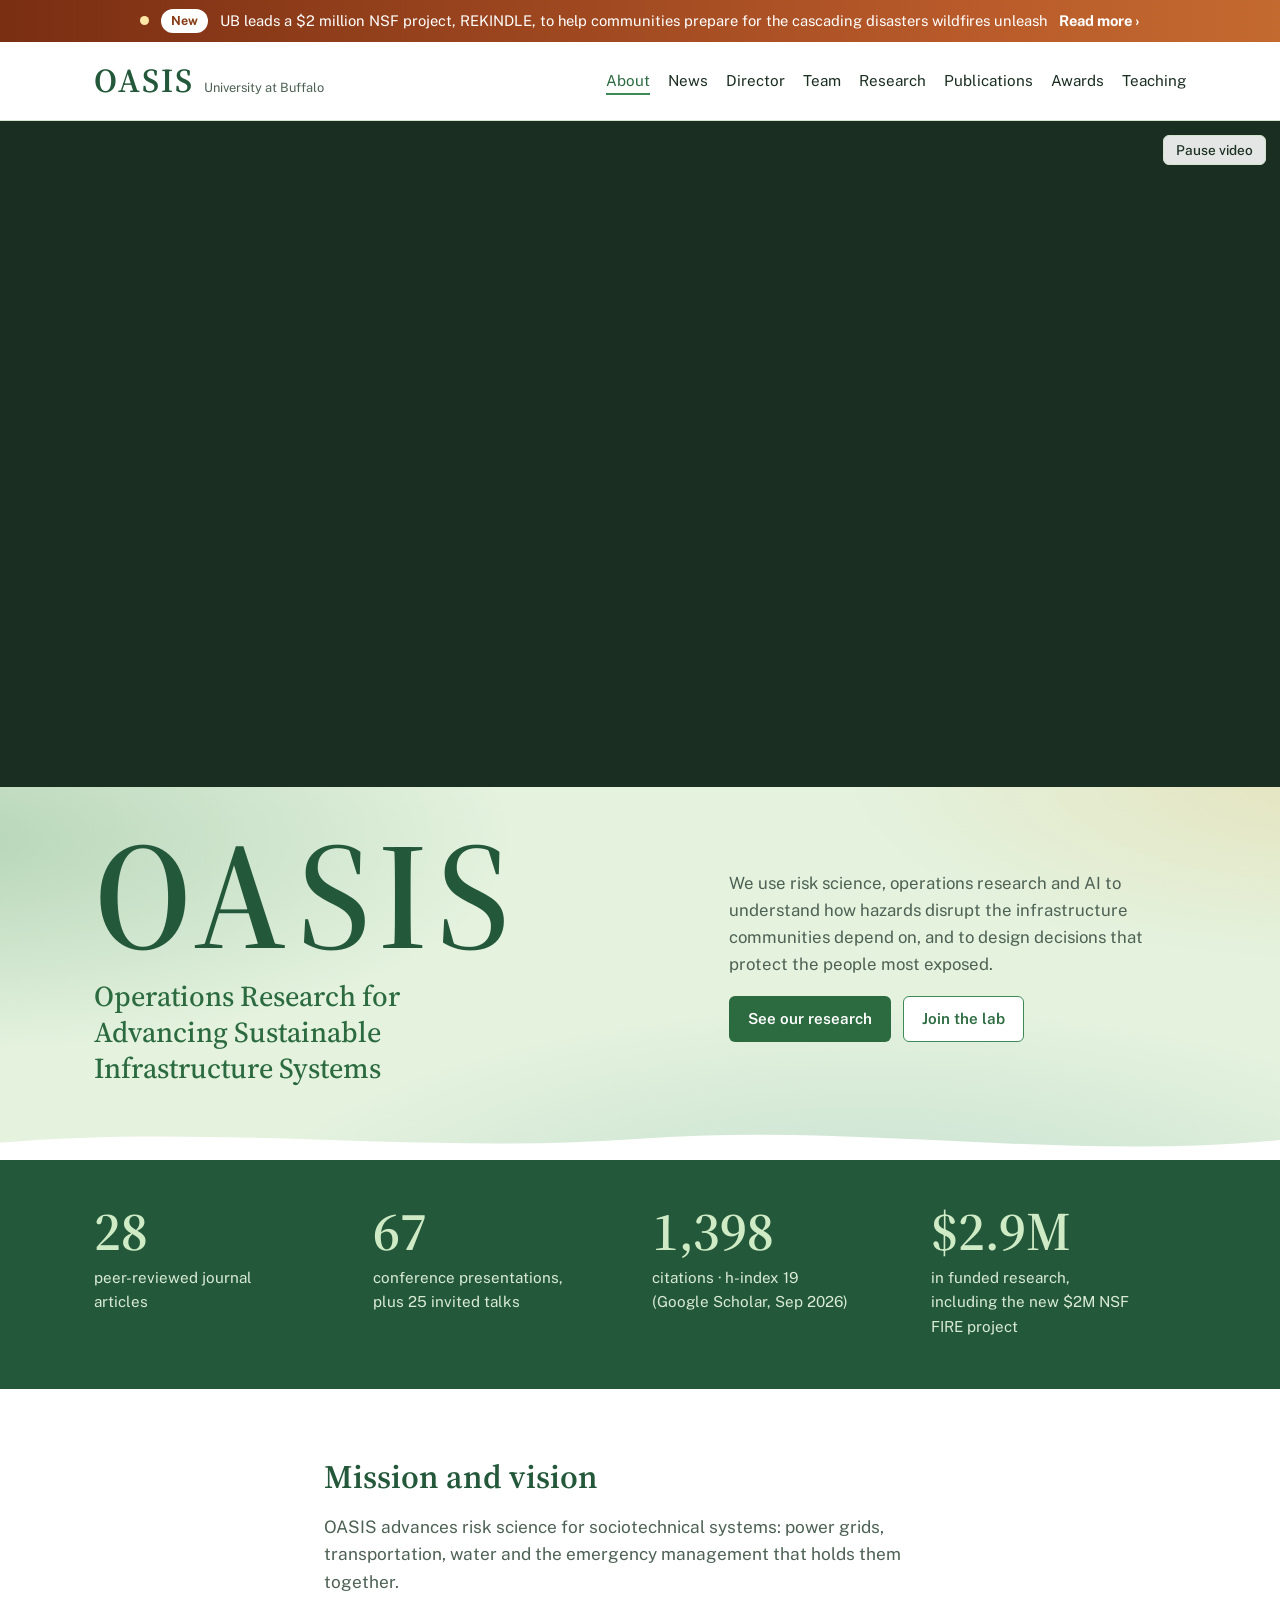
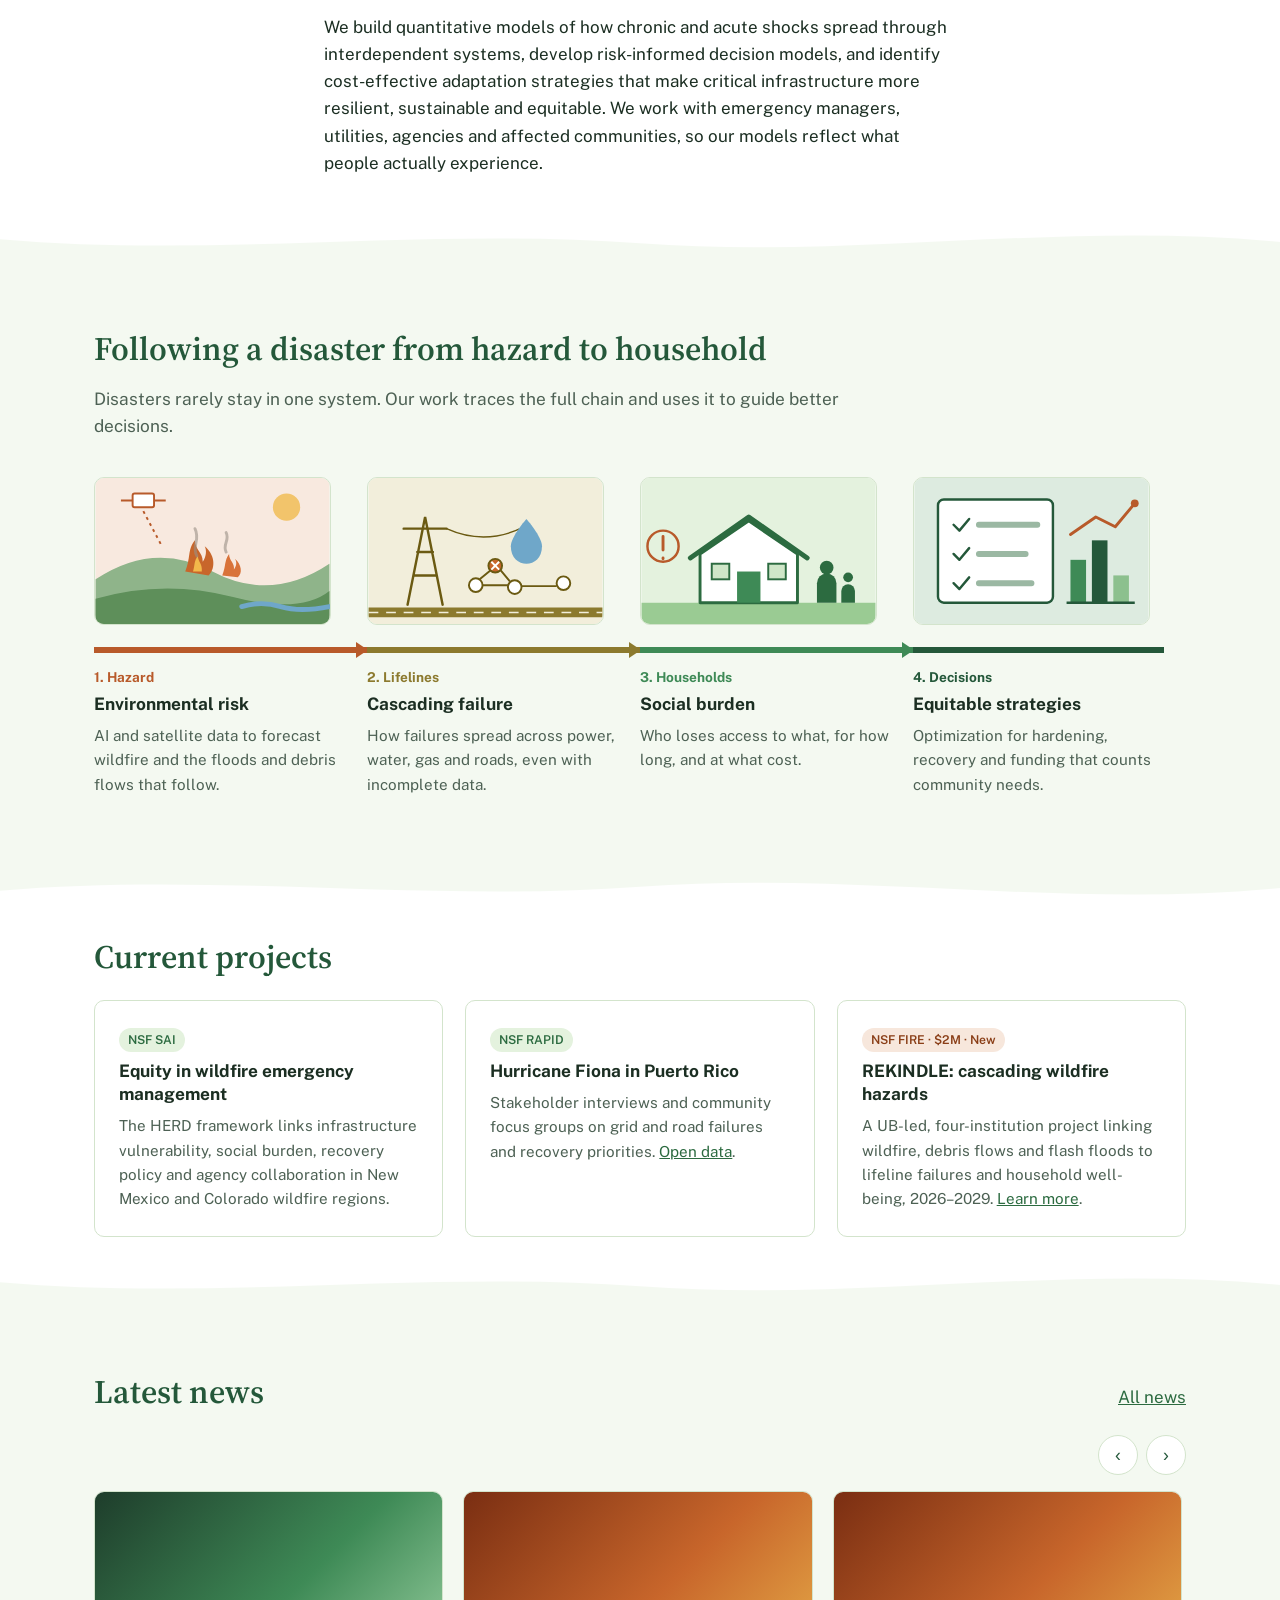
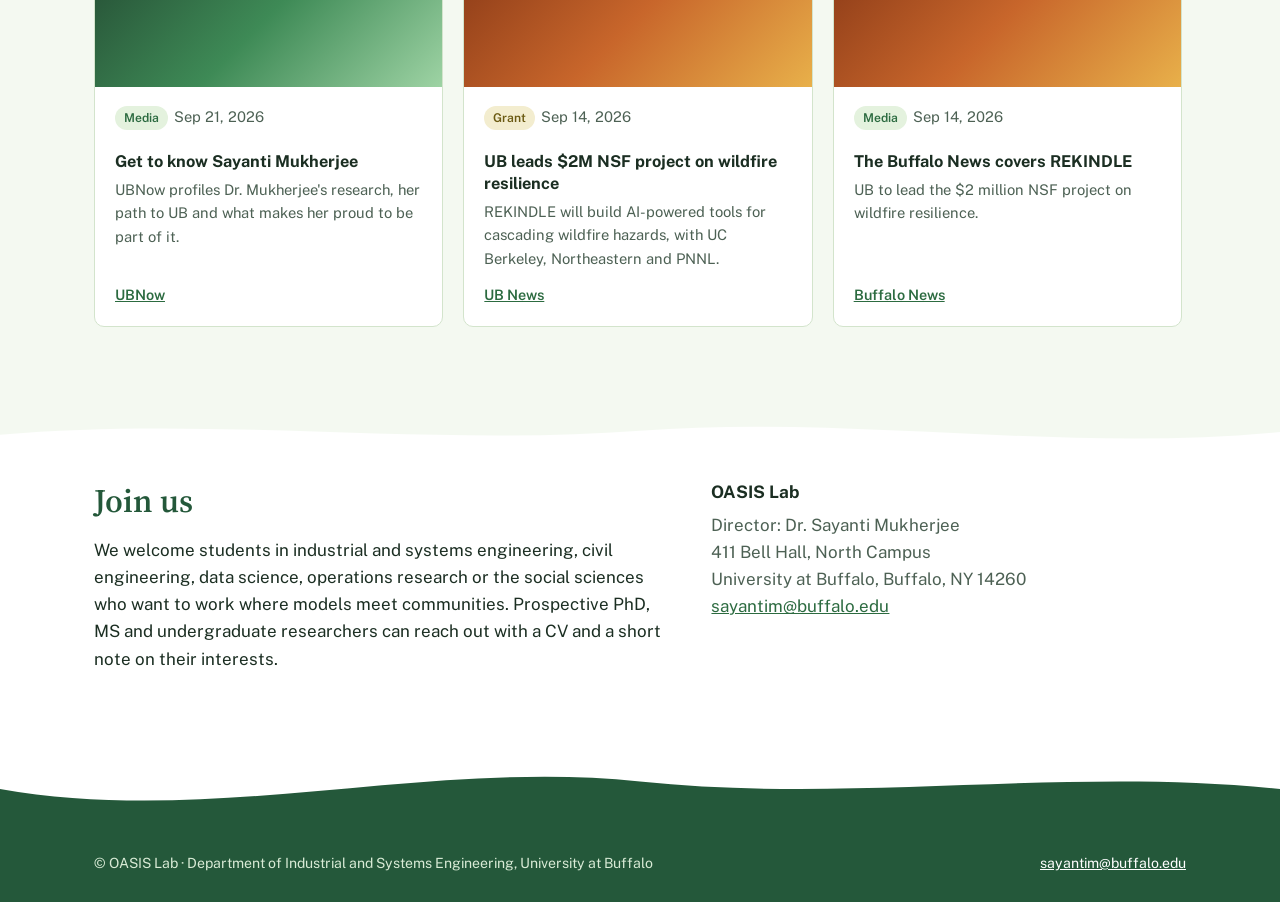
==== index.html @ 23703d2c "Add files via upload" ====
<!DOCTYPE html>
<html lang="en">
<head>
<meta charset="utf-8">
<meta name="viewport" content="width=device-width, initial-scale=1, viewport-fit=cover">
<title>OASIS Lab – Operations Research for Advancing Sustainable Infrastructure Systems</title>
<meta name="description" content="OASIS Lab at the University at Buffalo: risk science, operations research and AI for resilient, equitable infrastructure.">
<link rel="icon" href="data:image/svg+xml,<svg xmlns='http://www.w3.org/2000/svg' viewBox='0 0 100 100'><text y='.9em' font-size='90'>🌿</text></svg>">
<link rel="preconnect" href="https://fonts.googleapis.com">
<link rel="preconnect" href="https://fonts.gstatic.com" crossorigin>
<link href="https://fonts.googleapis.com/css2?family=Public+Sans:wght@400;500;600;700&family=Source+Serif+4:opsz,wght@8..60,500;8..60,600&display=swap" rel="stylesheet">
<link rel="stylesheet" href="styles.css">
</head>
<body>
<div class="progress" aria-hidden="true"></div>
<a class="flash" href="https://www.buffalo.edu/news/releases/2026/09/university-at-buffalo-national-science-foundation-wildfire-resilience.html"><span class="flash-dot" aria-hidden="true"></span><span class="flash-tag">New</span><span class="flash-text">UB leads a $2 million NSF project, REKINDLE, to help communities prepare for the cascading disasters wildfires unleash</span><span class="flash-more">Read more ›</span></a>
<header class="nav">
  <div class="wrap">
    <a class="brand" href="index.html"><b>OASIS</b><span>University at Buffalo</span></a>
    <button class="menu-btn" type="button" aria-expanded="false" aria-controls="menu">Menu</button>
    <nav aria-label="Main"><ul id="menu"><li><a href="index.html" aria-current="page">About</a></li><li><a href="news.html">News</a></li><li><a href="director.html">Director</a></li><li><a href="team.html">Team</a></li><li><a href="research.html">Research</a></li><li><a href="publications.html">Publications</a></li><li><a href="awards.html">Awards</a></li><li><a href="teaching.html">Teaching</a></li></ul></nav>
  </div>
</header>
<main>

<div class="hero">
  <div class="hero-media">
    <video id="heroVideo" muted loop playsinline preload="metadata" aria-label="OASIS lab introduction video"><source src="oasis-intro.mp4" type="video/mp4"></video>
    <button id="vidToggle" type="button">Pause video</button>
  </div>
  <div class="hero-text"><div class="wrap">
    <h1><span class="wordmark">OASIS</span><span class="fullname">Operations Research for Advancing Sustainable Infrastructure Systems</span></h1>
    <div><p>We use risk science, operations research and AI to understand how hazards disrupt the infrastructure communities depend on, and to design decisions that protect the people most exposed.</p>
    <div class="cta"><a class="btn btn-primary" href="research.html">See our research</a><a class="btn btn-line" href="#join">Join the lab</a></div></div>
  </div></div>
</div>

<section class="stats-band" aria-label="Lab at a glance"><div class="wrap stats">
  <div><b data-count="28">28</b><span>peer-reviewed journal articles</span></div>
  <div><b data-count="67">67</b><span>conference presentations, plus 25 invited talks</span></div>
  <div><b data-count="1398">1,398</b><span>citations · h-index 19 (Google Scholar, Sep 2026)</span></div>
  <div><b data-count="2.9" data-prefix="$" data-suffix="M">$2.9M</b><span>in funded research, including the new $2M NSF FIRE project</span></div>
</div></section>

<section><div class="wrap measure">
  <h2>Mission and vision</h2>
  <p class="lead">OASIS advances risk science for sociotechnical systems: power grids, transportation, water and the emergency management that holds them together.</p>
  <p>We build quantitative models of how chronic and acute shocks spread through interdependent systems, develop risk-informed decision models, and identify cost-effective adaptation strategies that make critical infrastructure more resilient, sustainable and equitable. We work with emergency managers, utilities, agencies and affected communities, so our models reflect what people actually experience.</p>
</div></section>

<section class="tint"><div class="wrap">
  <h2>Following a disaster from hazard to household</h2>
  <p class="lead measure">Disasters rarely stay in one system. Our work traces the full chain and uses it to guide better decisions.</p>
  <ol class="chain">
    <li><div class="chain-pic"><svg viewBox="0 0 240 150" aria-hidden="true"><rect width="240" height="150" fill="#F8E9DF"/><circle cx="196" cy="30" r="14" fill="#F2C46B"/><g stroke="#B85A2A" stroke-width="2" fill="none"><rect x="38" y="16" width="22" height="14" rx="2" fill="#fff"/><path d="M26 23h12M60 23h12"/><path d="M49 34l18 34" stroke-dasharray="3 4"/></g><path d="M0 150 L0 104 Q60 64 120 96 T240 88 L240 150Z" fill="#8FB48A"/><path d="M0 150 L0 124 Q70 104 140 122 T240 116 L240 150Z" fill="#5E8F5A"/><path d="M92 96c6-14 2-22 10-32 0 10 8 12 8 22 4-6 4-12 2-16 10 8 12 22 4 30z" fill="#C8662B"/><path d="M100 96c2-7 1-11 5-16 0 6 5 8 4 16z" fill="#F2B84B"/><path d="M130 100c4-10 2-15 7-22 0 7 6 9 5 16 3-4 3-8 1-11 7 6 8 15 3 19z" fill="#D9733A"/><path d="M150 132 q20 -6 40 0 q20 6 50 0" stroke="#6FA7C9" stroke-width="5" fill="none" stroke-linecap="round"/><path d="M104 80c-6-10 4-16-2-28M134 76c-4-8 4-12 0-20" stroke="#9A8F86" stroke-width="3" fill="none" stroke-linecap="round" opacity=".6"/></svg><img src="images/chain-hazard.jpg" alt="" onerror="this.remove()"></div><span class="step">1. Hazard</span><h3>Environmental risk</h3><p>AI and satellite data to forecast wildfire and the floods and debris flows that follow.</p></li>
    <li><div class="chain-pic"><svg viewBox="0 0 240 150" aria-hidden="true"><rect width="240" height="150" fill="#F2EEDB"/><g stroke="#6B5A12" stroke-width="2.5" fill="none" stroke-linecap="round"><path d="M40 130 L58 40 L76 130M46 100h24M50 76h16M36 52h44"/><path d="M80 52 Q120 70 160 50" stroke-width="1.5"/></g><path d="M0 138 H240" stroke="#8C7A2E" stroke-width="10"/><path d="M0 138 H240" stroke="#F2EEDB" stroke-width="1.5" stroke-dasharray="10 8"/><path d="M178 70c0 12-8 18-16 18s-16-6-16-18c0-10 16-28 16-28s16 18 16 28z" fill="#6FA7C9"/><g fill="#fff" stroke="#6B5A12" stroke-width="2"><circle cx="110" cy="110" r="7"/><circle cx="150" cy="112" r="7"/><circle cx="200" cy="108" r="7"/><circle cx="130" cy="90" r="7" fill="#C8662B"/></g><g stroke="#6B5A12" stroke-width="2"><path d="M117 110h26M157 111h36M114 104l11-9M135 94l10 12"/></g><path d="M126 86l8 8M134 86l-8 8" stroke="#fff" stroke-width="2"/></svg><img src="images/chain-lifelines.jpg" alt="" onerror="this.remove()"></div><span class="step">2. Lifelines</span><h3>Cascading failure</h3><p>How failures spread across power, water, gas and roads, even with incomplete data.</p></li>
    <li><div class="chain-pic"><svg viewBox="0 0 240 150" aria-hidden="true"><rect width="240" height="150" fill="#E4F2DE"/><path d="M0 128 H240 V150 H0z" fill="#9ACB93"/><path d="M60 128 V78 L110 44 L160 78 V128z" fill="#fff" stroke="#2C6B40" stroke-width="3" stroke-linejoin="round"/><path d="M50 82 L110 40 L170 82" fill="none" stroke="#2C6B40" stroke-width="5" stroke-linecap="round" stroke-linejoin="round"/><rect x="98" y="96" width="24" height="32" fill="#3E8A56"/><rect x="72" y="88" width="18" height="16" fill="#CFE6C8" stroke="#2C6B40" stroke-width="2"/><rect x="130" y="88" width="18" height="16" fill="#CFE6C8" stroke="#2C6B40" stroke-width="2"/><g fill="#2C6B40"><circle cx="190" cy="92" r="7"/><path d="M180 128v-20a10 10 0 0120 0v20z"/><circle cx="212" cy="102" r="5"/><path d="M205 128v-12a7 7 0 0114 0v12z"/></g><g stroke="#B85A2A" stroke-width="3" stroke-linecap="round"><path d="M22 60v14M22 82v1"/></g><circle cx="22" cy="70" r="16" fill="none" stroke="#B85A2A" stroke-width="2.5"/></svg><img src="images/chain-households.jpg" alt="" onerror="this.remove()"></div><span class="step">3. Households</span><h3>Social burden</h3><p>Who loses access to what, for how long, and at what cost.</p></li>
    <li><div class="chain-pic"><svg viewBox="0 0 240 150" aria-hidden="true"><rect width="240" height="150" fill="#DDEBE0"/><rect x="24" y="22" width="118" height="106" rx="6" fill="#fff" stroke="#24583A" stroke-width="2.5"/><g stroke="#24583A" stroke-width="2.5" fill="none" stroke-linecap="round" stroke-linejoin="round"><path d="M40 48l6 6 10-12M40 78l6 6 10-12M40 108l6 6 10-12"/><path d="M66 48h60M66 78h48M66 108h54" stroke="#9BB8A3" stroke-width="6"/></g><rect x="160" y="84" width="16" height="44" fill="#3E8A56"/><rect x="182" y="64" width="16" height="64" fill="#24583A"/><rect x="204" y="100" width="16" height="28" fill="#8CC08E"/><path d="M156 128h70" stroke="#24583A" stroke-width="2.5"/><path d="M160 58 L186 40 L206 50 L226 26" stroke="#B85A2A" stroke-width="3" fill="none" stroke-linecap="round" stroke-linejoin="round"/><circle cx="226" cy="26" r="4" fill="#B85A2A"/></svg><img src="images/chain-decisions.jpg" alt="" onerror="this.remove()"></div><span class="step">4. Decisions</span><h3>Equitable strategies</h3><p>Optimization for hardening, recovery and funding that counts community needs.</p></li>
  </ol>
</div></section>

<section><div class="wrap">
  <h2>Current projects</h2>
  <div class="grid g3" style="margin-top:24px">
    <article class="card"><span class="tag">NSF SAI</span><h3>Equity in wildfire emergency management</h3><p>The HERD framework links infrastructure vulnerability, social burden, recovery policy and agency collaboration in New Mexico and Colorado wildfire regions.</p></article>
    <article class="card"><span class="tag">NSF RAPID</span><h3>Hurricane Fiona in Puerto Rico</h3><p>Stakeholder interviews and community focus groups on grid and road failures and recovery priorities. <a href="https://doi.org/10.17603/ds2-daer-ka54">Open data</a>.</p></article>
    <article class="card"><span class="tag warm">NSF FIRE · $2M · New</span><h3>REKINDLE: cascading wildfire hazards</h3><p>A UB-led, four-institution project linking wildfire, debris flows and flash floods to lifeline failures and household well-being, 2026–2029. <a href="research.html#rekindle">Learn more</a>.</p></article>
  </div>
</div></section>

<section class="tint"><div class="wrap">
  <div class="sec-top"><h2>Latest news</h2><a href="news.html">All news</a></div>
  <div class="slider" data-auto aria-roledescription="carousel" aria-label="Latest news">
  <div class="sec-top" style="justify-content:flex-end;margin-bottom:12px"><div class="ctrls"><button type="button" data-dir="-1" aria-label="Previous">‹</button><button type="button" data-dir="1" aria-label="Next">›</button></div></div>
  <div class="track" tabindex="0"><article class="slide sat" data-year="2026"><div class="pic"><img src="https://oasis.eng.buffalo.edu/wp-content/uploads/2019/07/UB-Headshots-1.jpg" alt="" loading="lazy" style="object-position:50% 22%" onerror="this.remove()"></div><div class="body"><p class="meta"><span class="tag ">Media</span>Sep 21, 2026</p><h3>Get to know Sayanti Mukherjee</h3><p>UBNow profiles Dr. Mukherjee's research, her path to UB and what makes her proud to be part of it.</p><a class="more" href="https://www.buffalo.edu/ubnow.html">UBNow</a></div></article><article class="slide fire" data-year="2026"><div class="pic"><img src="https://commons.wikimedia.org/wiki/Special:FilePath/Aerial%20photography%20of%20big%20white%20fire%20smoke%20from%20forest%20fire.jpg?width=800" alt="" loading="lazy" onerror="this.remove()"></div><div class="body"><p class="meta"><span class="tag gold">Grant</span>Sep 14, 2026</p><h3>UB leads $2M NSF project on wildfire resilience</h3><p>REKINDLE will build AI-powered tools for cascading wildfire hazards, with UC Berkeley, Northeastern and PNNL.</p><a class="more" href="https://www.buffalo.edu/news/releases/2026/09/university-at-buffalo-national-science-foundation-wildfire-resilience.html">UB News</a></div></article><article class="slide fire" data-year="2026"><div class="pic"><img src="https://oasis.eng.buffalo.edu/wp-content/uploads/2023/03/natural_disaster_1_.5481cd754500a.jpg" alt="" loading="lazy" onerror="this.remove()"></div><div class="body"><p class="meta"><span class="tag ">Media</span>Sep 14, 2026</p><h3>The Buffalo News covers REKINDLE</h3><p>UB to lead the $2 million NSF project on wildfire resilience.</p><a class="more" href="https://buffalonews.com/news/community/article_fa603011-f3dc-5f8d-8df2-677245b37a94.html">Buffalo News</a></div></article><article class="slide sat" data-year="2026"><div class="pic"><img src="https://commons.wikimedia.org/wiki/Special:FilePath/Fiona%202022-09-22%202100Z.jpg?width=800" alt="" loading="lazy" onerror="this.remove()"></div><div class="body"><p class="meta"><span class="tag ">Media</span>Sep 2026</p><h3>Northeastern joins the REKINDLE team</h3><p>Northeastern's College of Engineering on the four-institution effort.</p><a class="more" href="https://coe.northeastern.edu/news/northeastern-joins-2m-nsf-funded-effort-to-build-resilience-against-wildfire-and-its-cascading-aftershocks/">Northeastern</a></div></article><article class="slide sat" data-year="2025"><div class="pic"><img src="images/sra2025-starr-1.jpg" alt="" loading="lazy" onerror="this.remove()"></div><div class="body"><p class="meta"><span class="tag warm">Award</span>Dec 2025</p><h3>With the Chauncey Starr Award at SRA 2025</h3><p>Poulomee Roy and Dr. Mukherjee at the SRA Annual Meeting in Washington, DC.</p></div></article><article class="slide sat" data-year="2025"><div class="pic"><img src="images/sra-chauncey-starr-award.jpg" alt="Society for Risk Analysis 2025 Chauncey Starr Award plaque presented to Sayanti Mukherjee" loading="lazy" class="contain dark" onerror="this.remove()"></div><div class="body"><p class="meta"><span class="tag warm">Award</span>Dec 2025</p><h3>SRA Chauncey Starr Award</h3><p>Society for Risk Analysis honors Dr. Mukherjee for exceptional contributions to risk analysis.</p><a class="more" href="https://www.buffalo.edu/news/releases/2025/12/Mukherjee-Distinguished-Young-Risk-Analyst-Award.html">UB News</a></div></article><article class="slide sat" data-year="2025"><div class="pic"><img src="https://commons.wikimedia.org/wiki/Special:FilePath/California%20Fires%20MODIS081715.jpg?width=800" alt="" loading="lazy" onerror="this.remove()"></div><div class="body"><p class="meta"><span class="tag ">Media</span>Dec 9, 2025</p><h3>GeoFlame VISION maps future wildfire risk</h3><p>PreventionWeb features AI and satellite-based wildfire risk maps, about 92% accurate.</p><a class="more" href="https://www.preventionweb.net/news/geoflame-vision-using-ai-and-satellite-imagery-predict-future-wildfire-risk">PreventionWeb</a></div></article><article class="slide wind" data-year="2025"><div class="pic"><img src="https://commons.wikimedia.org/wiki/Special:FilePath/Power%20County%20Wind%20Farm%20002.jpg?width=800" alt="" loading="lazy" onerror="this.remove()"></div><div class="body"><p class="meta"><span class="tag ">Media</span>Nov 14, 2025</p><h3>Renewables need social and economic buy-in</h3><p>Niagara Gazette covers prize-winning work on renewable energy integration and grid resilience.</p><a class="more" href="https://www.niagara-gazette.com/news/education/ub-engineering-professor-emphasizes-need-for-social-economic-buy-in-for-renewable-energ/article_859aeefd-2a63-4e19-a578-1e52ba0c803c.html">Niagara Gazette</a></div></article></div>
</div>
</div></section>

<section id="join"><div class="wrap join">
  <div><h2>Join us</h2><p>We welcome students in industrial and systems engineering, civil engineering, data science, operations research or the social sciences who want to work where models meet communities. Prospective PhD, MS and undergraduate researchers can reach out with a CV and a short note on their interests.</p></div>
  <div><h3>OASIS Lab</h3><address>Director: Dr. Sayanti Mukherjee<br>411 Bell Hall, North Campus<br>University at Buffalo, Buffalo, NY 14260<br><a href="mailto:sayantim@buffalo.edu">sayantim@buffalo.edu</a></address></div>
</div></section>
</main>
<footer><svg class="footer-wave" viewBox="0 0 1440 80" preserveAspectRatio="none" aria-hidden="true"><path d="M0,40 C240,90 480,0 720,30 C960,60 1200,10 1440,40 L1440,80 L0,80 Z"/></svg><div class="wrap"><span>© OASIS Lab · Department of Industrial and Systems Engineering, University at Buffalo</span><span><a href="mailto:sayantim@buffalo.edu">sayantim@buffalo.edu</a></span></div></footer>
<script src="site.js"></script>
</body>
</html>
---- styles.css ----
:root{
  --ink:#1B2E22; --forest:#24583A; --leaf:#3E8A56; --leaf-deep:#2C6B40;
  --mint:#E4F2DE; --paper:#F4F9F1; --line:#D3E4CC; --muted:#4D6154; --white:#FFFFFF;
  --ember:#B85A2A;
  --serif:"Source Serif 4", Georgia, "Times New Roman", serif;
  --sans:"Public Sans", "Segoe UI", Helvetica, Arial, sans-serif;
}
*{box-sizing:border-box}
html,body{margin:0}
html{scroll-padding-top:80px}
body{font-family:var(--sans);color:var(--ink);background:var(--white);font-size:17px;line-height:1.6}
a{color:var(--leaf-deep)}
a:focus-visible,button:focus-visible{outline:3px solid var(--ember);outline-offset:3px}
img{max-width:100%}
.wrap{max-width:1140px;margin:0 auto;padding:0 24px}
.measure{max-width:68ch}

/* header */
.nav{background:var(--white);border-bottom:1px solid var(--line);position:sticky;top:0;z-index:20}
.nav .wrap{display:flex;align-items:center;justify-content:space-between;gap:16px;min-height:66px}
.brand{display:flex;align-items:baseline;gap:10px;text-decoration:none;color:var(--ink)}
.brand b{font-family:var(--serif);font-weight:600;font-size:1.45rem;letter-spacing:.03em;color:var(--forest)}
.brand span{font-size:.8rem;color:var(--muted)}
.nav ul{list-style:none;margin:0;padding:0;display:flex;gap:4px 18px;font-size:.93rem}
.nav ul a{color:var(--ink);text-decoration:none;padding:6px 0;border-bottom:2px solid transparent}
.nav ul a:hover{color:var(--leaf-deep)}
.nav ul a[aria-current]{color:var(--leaf-deep);border-bottom-color:var(--leaf)}
.menu-btn{display:none;background:none;border:1px solid var(--line);border-radius:6px;padding:6px 12px;font:600 .9rem var(--sans);color:var(--ink);cursor:pointer}

/* page heading band */
.page-head{background:var(--mint);border-bottom:1px solid var(--line)}
.page-head .wrap{padding-top:52px;padding-bottom:44px}
.page-head h1{font-family:var(--serif);font-weight:600;font-size:clamp(2rem,4vw,2.8rem);line-height:1.15;margin:0 0 10px;color:var(--forest)}
.page-head p{margin:0;color:var(--muted);max-width:62ch;font-size:1.05rem}

section{padding:68px 0}
.tint{background:var(--paper)}
h2{font-family:var(--serif);font-weight:600;font-size:clamp(1.55rem,2.6vw,2.05rem);line-height:1.2;margin:0 0 14px;color:var(--forest)}
h3{font-size:1.08rem;margin:0 0 8px;line-height:1.35}
.lead{font-size:1.08rem;color:var(--muted)}
.sec-top{display:flex;justify-content:space-between;align-items:end;gap:20px;flex-wrap:wrap;margin-bottom:24px}
.sec-top h2{margin:0}

/* buttons */
.btn{display:inline-block;padding:10px 18px;border-radius:6px;font-weight:600;font-size:.95rem;text-decoration:none;border:1px solid transparent}
.btn-primary{background:var(--leaf-deep);color:#fff}
.btn-primary:hover{background:var(--forest)}
.btn-line{border-color:var(--leaf);color:var(--leaf-deep);background:var(--white)}

/* hero */
.hero video{display:block;width:100%;aspect-ratio:16/9;max-height:74vh;object-fit:cover;background:var(--ink)}
.hero-media{position:relative}
.hero-media button{position:absolute;top:14px;right:14px;font:500 .85rem var(--sans);background:rgba(255,255,255,.88);color:var(--ink);border:1px solid var(--line);border-radius:6px;padding:6px 12px;cursor:pointer}
.hero-text{background:var(--mint);border-bottom:1px solid var(--line)}
.hero-text .wrap{padding-top:40px;padding-bottom:44px;display:grid;grid-template-columns:1.3fr 1fr;gap:40px;align-items:end}
.hero-text h1{font-family:var(--serif);font-weight:600;font-size:clamp(1.9rem,4.2vw,3rem);line-height:1.13;margin:0;color:var(--forest)}
.hero-text p{margin:0;color:var(--muted);font-size:1.05rem}
.cta{display:flex;gap:12px;margin-top:18px;flex-wrap:wrap}

/* hazard-to-household chain */
.chain{list-style:none;margin:36px 0 0;padding:0;display:grid;grid-template-columns:repeat(4,1fr);gap:0}
.chain li{position:relative;padding:26px 22px 4px 0}
.chain li::before{content:"";position:absolute;top:0;left:0;right:0;height:6px;background:var(--c)}
.chain li:not(:last-child)::after{content:"";position:absolute;top:-5px;right:-1px;border-left:12px solid var(--c);border-top:8px solid transparent;border-bottom:8px solid transparent}
.chain .step{font-weight:700;font-size:.85rem;color:var(--c);display:block;margin-bottom:4px}
.chain p{margin:0;font-size:.95rem;color:var(--muted)}
.chain li:nth-child(1){--c:var(--ember)}
.chain li:nth-child(2){--c:#8C7A2E}
.chain li:nth-child(3){--c:var(--leaf)}
.chain li:nth-child(4){--c:var(--forest)}

/* generic card grid */
.grid{display:grid;gap:22px}
.g2{grid-template-columns:repeat(2,1fr)}
.g3{grid-template-columns:repeat(3,1fr)}
.card{background:var(--white);border:1px solid var(--line);border-radius:10px;padding:24px}
.card p{margin:0 0 10px;color:var(--muted);font-size:.95rem}
.card p:last-child{margin-bottom:0}
.meta{font-size:.84rem;color:var(--muted);margin:0 0 8px}
.tag{display:inline-block;font-size:.76rem;font-weight:600;padding:2px 9px;border-radius:20px;background:var(--mint);color:var(--leaf-deep);margin:0 6px 8px 0}
.tag.warm{background:#F7E7DC;color:#8A3E17}
.tag.gold{background:#F3EDCF;color:#6B5A12}

/* slider */
.slider{position:relative}
.track{display:flex;gap:20px;overflow-x:auto;scroll-snap-type:x mandatory;scroll-behavior:smooth;padding:4px 2px 18px;scrollbar-width:thin;scrollbar-color:var(--line) transparent}
.slide{flex:0 0 calc((100% - 40px)/3);scroll-snap-align:start;background:var(--white);border:1px solid var(--line);border-radius:10px;overflow:hidden;display:flex;flex-direction:column}
.slide .pic{aspect-ratio:16/9;background:var(--g,linear-gradient(135deg,#2C6B40,#8CC08E));position:relative}
.slide .pic img{width:100%;height:100%;object-fit:cover;display:block}
.slide .body{padding:18px 20px 20px;display:flex;flex-direction:column;flex:1}
.slide h3{font-size:1.02rem;margin:0 0 6px}
.slide p{margin:0 0 12px;font-size:.92rem;color:var(--muted)}
.slide .more{margin-top:auto;font-weight:600;font-size:.9rem}
.slide.fire .pic{--g:linear-gradient(135deg,#7A2E12,#C8662B 55%,#E8B04A)}
.slide.sat .pic{--g:linear-gradient(135deg,#1E3D2B,#3E8A56 55%,#9ED3A4)}
.slide.wind .pic{--g:linear-gradient(135deg,#2F5D6B,#5FA3A0 55%,#CDE8C4)}
.slide.plain{border-top:5px solid var(--leaf)}
.slide.plain.award{border-top-color:var(--ember)}
.slide.plain.data{border-top-color:#8C7A2E}
.ctrls{display:flex;gap:8px}
.ctrls button{width:40px;height:40px;border-radius:50%;border:1px solid var(--line);background:var(--white);color:var(--forest);font-size:1.1rem;cursor:pointer}
.ctrls button:hover{background:var(--mint)}

/* people */
.person{display:grid;grid-template-columns:120px 1fr;gap:20px;align-items:start}
.person img{width:120px;height:120px;border-radius:50%;object-fit:cover;background:var(--mint);border:3px solid var(--mint)}
.person h3{margin:0 0 2px}
.role{font-size:.88rem;color:var(--leaf-deep);font-weight:600;margin:0 0 8px}

/* director */
.dir-top{display:grid;grid-template-columns:260px 1fr;gap:40px;align-items:start}
.dir-top img{width:100%;border-radius:10px;border:1px solid var(--line)}
.links{display:flex;gap:10px;flex-wrap:wrap;margin-top:14px}
.tl{list-style:none;margin:0;padding:0;border-left:2px solid var(--line)}
.tl li{position:relative;padding:0 0 18px 22px}
.tl li::before{content:"";position:absolute;left:-7px;top:6px;width:12px;height:12px;border-radius:50%;background:var(--leaf);border:2px solid var(--white)}
.tl .when{font-size:.84rem;color:var(--muted)}
.tl strong{display:block}

/* publications */
.jump{display:flex;flex-wrap:wrap;gap:8px;margin-top:18px}
.jump a{padding:6px 14px;border-radius:20px;border:1px solid var(--line);background:var(--white);text-decoration:none;font-size:.9rem;color:var(--forest)}
.jump a:hover{background:var(--mint)}
.pubs{list-style:none;margin:0;padding:0;counter-reset:none}
.pubs li{padding:14px 0;border-top:1px solid var(--line);font-size:.95rem;display:grid;grid-template-columns:52px 1fr;gap:12px}
.pubs .id{font-weight:700;color:var(--leaf-deep);font-size:.85rem;padding-top:2px}
.pubs em{color:var(--ink)}

/* awards */
.award-list{list-style:none;margin:0;padding:0}
.award-list li{padding:14px 0;border-top:1px solid var(--line)}
.award-list li:first-child{border-top:0;padding-top:0}
.award-list .yr{font-weight:700;color:var(--ember);font-size:.85rem}
.award-list strong{display:block}
.award-list span.d{font-size:.9rem;color:var(--muted)}

/* join + footer */
.join{display:grid;grid-template-columns:1.2fr 1fr;gap:48px}
address{font-style:normal;color:var(--muted)}
footer{background:var(--forest);color:#D9EBD6;padding:28px 0;font-size:.88rem}
footer .wrap{display:flex;justify-content:space-between;gap:16px;flex-wrap:wrap}
footer a{color:#fff}

@media (max-width:960px){
  .slide{flex-basis:calc((100% - 20px)/2)}
  .g3{grid-template-columns:1fr 1fr}
}
@media (max-width:860px){
  .menu-btn{display:block}
  .nav ul{display:none;position:absolute;left:0;right:0;top:66px;background:var(--white);border-bottom:1px solid var(--line);flex-direction:column;padding:8px 24px 16px;gap:0}
  .nav ul.open{display:flex}
  .nav ul a{display:block;padding:10px 0}
  .hero-text .wrap,.join,.dir-top{grid-template-columns:1fr;gap:20px}
  .dir-top img{max-width:240px}
  .chain{grid-template-columns:1fr 1fr;row-gap:12px}
  .chain li:nth-child(2)::after{display:none}
  .g2{grid-template-columns:1fr}
  section{padding:52px 0}
}
@media (max-width:600px){
  .slide{flex-basis:86%}
  .g3,.chain{grid-template-columns:1fr}
  .chain li::after{display:none}
  .person{grid-template-columns:84px 1fr}
  .person img{width:84px;height:84px}
}
@media (prefers-reduced-motion:reduce){.track{scroll-behavior:auto}}
.person img,.dir-top img{color:transparent;font-size:0}
/* chain pictures */
.chain li{padding-top:0}
.chain li::before{top:auto}
.chain-pic{position:relative;aspect-ratio:16/10;border-radius:10px;overflow:hidden;margin:0 14px 22px 0;border:1px solid var(--line)}
.chain-pic svg,.chain-pic img{position:absolute;inset:0;width:100%;height:100%;display:block;object-fit:cover}
.chain li .step{position:relative;padding-top:20px}
.chain li .step::before{content:"";position:absolute;top:0;left:0;right:-22px;height:6px;background:var(--c)}
.chain li::before,.chain li::after{display:none}
.chain li:not(:last-child) .step::after{content:"";position:absolute;top:-5px;right:-23px;border-left:12px solid var(--c);border-top:8px solid transparent;border-bottom:8px solid transparent}
.chain li:last-child .step::before{right:0}
@media (max-width:860px){.chain li:nth-child(2) .step::after{display:none}.chain li .step::before{right:0}}
@media (max-width:600px){.chain li .step::after{display:none}.chain-pic{margin-right:0}}
/* news card illustrations */
.slide .pic svg,.slide .pic img{position:absolute;inset:0;width:100%;height:100%;display:block;object-fit:cover}
.track{scrollbar-width:none}
.track::-webkit-scrollbar{display:none}
/* bigger OASIS */
.brand b{font-size:2.1rem;line-height:1;letter-spacing:.06em}
.nav .wrap{min-height:78px}
.nav ul{font-size:.95rem}
@media (max-width:860px){.nav ul{top:78px}.brand b{font-size:1.8rem}}
.hero-text h1 .wordmark{display:block;font-size:clamp(4.5rem,13vw,9.5rem);line-height:.9;letter-spacing:.06em;color:var(--forest);margin-bottom:14px}
.hero-text h1 .fullname{display:block;font-size:clamp(1.25rem,2.4vw,1.8rem);line-height:1.25;color:var(--leaf-deep);font-weight:500;max-width:22ch}
.hero-text .wrap{align-items:center}

/* year tabs */
.years{display:flex;flex-wrap:wrap;gap:8px}
.years button{font:600 .95rem var(--sans);padding:8px 16px;border-radius:20px;border:1px solid var(--line);background:var(--white);color:var(--forest);cursor:pointer}
.years button:hover{background:var(--mint)}
.years button[aria-selected="true"]{background:var(--leaf-deep);border-color:var(--leaf-deep);color:#fff}
.year-label{display:flex;align-items:baseline;gap:14px;margin:30px 0 -34px}
.year-label h2{margin:0;font-size:clamp(2rem,4vw,2.8rem)}
.year-label span{color:var(--muted);font-size:.95rem}
.slide[hidden]{display:none}
.slide .pic{background:var(--g,linear-gradient(135deg,#2C6B40,#8CC08E))}
@media (max-width:600px){.year-label{margin-bottom:8px}}
/* news categories */
.cats{display:flex;gap:0;border-bottom:2px solid var(--line);margin-bottom:28px}
.cats button{font:600 1.05rem var(--sans);padding:12px 22px;border:0;background:none;color:var(--muted);cursor:pointer;border-bottom:3px solid transparent;margin-bottom:-2px}
.cats button:hover{color:var(--forest)}
.cats button[aria-selected="true"]{color:var(--forest);border-bottom-color:var(--leaf-deep)}
.place{font-size:.86rem !important;color:var(--leaf-deep) !important;font-weight:600;margin:-4px 0 12px !important}
@media (max-width:600px){.cats button{padding:10px 12px;font-size:.95rem}}
.slide .pic img.contain{object-fit:contain;background:#2458A6}
.feature{display:grid;grid-template-columns:360px 1fr;gap:40px;align-items:center}
.feature img{width:100%;border-radius:10px;border:1px solid var(--line)}
@media (max-width:860px){.feature{grid-template-columns:1fr}.feature img{max-width:420px}}
.slide .pic img.contain.dark{background:#4A2A17}
/* service cards with pictures */
.card.svc{padding:0;overflow:hidden}
.card.svc h3{padding:20px 24px 0}
.card.svc p{padding:0 24px 22px}
.svc-pic{aspect-ratio:16/9;background:linear-gradient(135deg,#2C6B40,#8CC08E);position:relative}
.svc-pic img{position:absolute;inset:0;width:100%;height:100%;object-fit:cover}
.svc-pic.dark{background:#4A2A17}
.svc-pic.dark img{object-fit:contain}
.svc-pic.face img{object-position:50% 22%}

/* ================= dynamic, flowing layer ================= */
/* scroll progress */
.progress{position:fixed;top:0;left:0;height:3px;width:100%;transform-origin:0 50%;transform:scaleX(0);background:linear-gradient(90deg,var(--ember),#E8B04A,var(--leaf));z-index:50}

/* glass nav that tightens on scroll */
.nav{background:rgba(255,255,255,.86);backdrop-filter:saturate(1.4) blur(10px);-webkit-backdrop-filter:saturate(1.4) blur(10px);transition:box-shadow .3s}
.nav .wrap{transition:min-height .3s}
.nav.scrolled{box-shadow:0 6px 24px -14px rgba(27,46,34,.35)}
.nav.scrolled .wrap{min-height:62px}
.nav.scrolled .brand b{font-size:1.7rem}
.brand b{transition:font-size .3s}
.nav ul a{position:relative;border-bottom:0}
.nav ul a::after{content:"";position:absolute;left:0;right:0;bottom:0;height:2px;background:var(--leaf);transform:scaleX(0);transform-origin:left;transition:transform .3s}
.nav ul a:hover::after,.nav ul a[aria-current]::after{transform:scaleX(1)}

/* flowing, drifting color fields in heading bands */
.page-head,.hero-text{position:relative;overflow:hidden;isolation:isolate}
.page-head::before,.hero-text::before{content:"";position:absolute;inset:-40%;z-index:-1;
  background:
   radial-gradient(35% 45% at 20% 30%,rgba(62,138,86,.28),transparent 70%),
   radial-gradient(30% 40% at 80% 20%,rgba(232,176,74,.22),transparent 70%),
   radial-gradient(40% 50% at 60% 90%,rgba(95,163,160,.25),transparent 70%);
  animation:drift 22s ease-in-out infinite alternate}
@keyframes drift{0%{transform:translate(0,0) rotate(0)}50%{transform:translate(4%,-3%) rotate(6deg)}100%{transform:translate(-4%,3%) rotate(-5deg)}}

/* wave edges between sections */
.page-head,.hero-text,.tint,.stats-band{--wave:url("data:image/svg+xml,%3Csvg xmlns='http://www.w3.org/2000/svg' viewBox='0 0 1440 60' preserveAspectRatio='none'%3E%3Cpath d='M0,0 L1440,0 L1440,30 C1200,62 960,4 720,28 C480,52 240,6 0,34 Z'/%3E%3C/svg%3E")}
.page-head,.hero-text{border-bottom:0;padding-bottom:30px;-webkit-mask:var(--wave) bottom/100% 40px no-repeat,linear-gradient(#000,#000) top/100% calc(100% - 39px) no-repeat;mask:var(--wave) bottom/100% 40px no-repeat,linear-gradient(#000,#000) top/100% calc(100% - 39px) no-repeat}
.tint{position:relative;margin-top:-1px}
.tint::before,.tint::after{content:"";position:absolute;left:0;right:0;height:40px;background:var(--paper);-webkit-mask:var(--wave) center/100% 100% no-repeat;mask:var(--wave) center/100% 100% no-repeat;pointer-events:none}
.tint::before{top:-39px;transform:scaleY(-1)}
.tint::after{bottom:-39px}
.tint{z-index:1}

/* stats band */
.stats-band{background:var(--forest);color:#fff;padding:44px 0 50px;position:relative}
.stats{display:grid;grid-template-columns:repeat(4,1fr);gap:24px}
.stats b{display:block;font-family:var(--serif);font-weight:600;font-size:clamp(2.2rem,4.5vw,3.4rem);line-height:1;color:#CFEBC6}
.stats span{display:block;margin-top:8px;font-size:.95rem;color:#D9EBD6;max-width:22ch}
@media (max-width:760px){.stats{grid-template-columns:1fr 1fr;row-gap:30px}}

/* cards: lift and slow image zoom */
.card,.slide{transition:transform .35s cubic-bezier(.2,.7,.2,1),box-shadow .35s}
.card:hover,.slide:hover{transform:translateY(-6px);box-shadow:0 18px 36px -22px rgba(27,46,34,.45)}
.slide .pic img,.svc-pic img,.chain-pic img,.chain-pic svg{transition:transform 1.2s cubic-bezier(.2,.7,.2,1)}
.slide:hover .pic img,.card.svc:hover .svc-pic img,.chain li:hover .chain-pic svg,.chain li:hover .chain-pic img{transform:scale(1.06)}
.slide .pic,.svc-pic,.chain-pic{overflow:hidden}
.btn{transition:transform .2s,background .2s,box-shadow .2s}
.btn:hover{transform:translateY(-2px);box-shadow:0 8px 18px -10px rgba(27,46,34,.6)}

/* scroll reveal */
.reveal{opacity:0;transform:translateY(26px);transition:opacity .8s ease,transform .8s cubic-bezier(.2,.7,.2,1);transition-delay:var(--d,0s)}
.reveal.in{opacity:1;transform:none}
/* chain bar draws itself */
.chain li .step::before{transform:scaleX(0);transform-origin:left;transition:transform .7s cubic-bezier(.6,.1,.3,1);transition-delay:calc(var(--d,0s) + .2s)}
.chain li.in .step::before,.chain li:not(.reveal) .step::before{transform:scaleX(1)}
.chain li .step::after{opacity:0;transition:opacity .3s;transition-delay:calc(var(--d,0s) + .8s)}
.chain li.in .step::after,.chain li:not(.reveal) .step::after{opacity:1}

/* hero wordmark shimmer on load */
.hero-text h1 .wordmark{background:linear-gradient(100deg,var(--forest) 30%,var(--leaf) 45%,#8CC08E 50%,var(--leaf) 55%,var(--forest) 70%);background-size:300% 100%;-webkit-background-clip:text;background-clip:text;color:transparent;animation:shine 3.5s ease-out .4s 1 both}
@keyframes shine{from{background-position:100% 0}to{background-position:0 0}}

/* footer wave */
footer{position:relative;margin-top:60px;padding-top:34px}
.footer-wave{position:absolute;left:0;right:0;top:-59px;width:100%;height:60px;display:block}
.footer-wave path{fill:var(--forest)}

@media (prefers-reduced-motion:reduce){
  .page-head::before,.hero-text::before,.hero-text h1 .wordmark{animation:none}
  .reveal{opacity:1;transform:none;transition:none}
  .card,.slide,.slide .pic img,.btn{transition:none}
  .card:hover,.slide:hover,.btn:hover{transform:none}
  .progress{display:none}
}

/* NSF RAPID spotlight */
.rapid-head{display:grid;grid-template-columns:1.5fr 1fr;gap:40px;align-items:start;margin-bottom:34px}
.rapid-head h2{font-size:clamp(1.7rem,3vw,2.4rem)}
.facts{margin:0;display:grid;gap:14px;background:var(--mint);border-radius:12px;padding:22px 24px}
.facts dt{font-size:.8rem;font-weight:700;color:var(--leaf-deep)}
.facts dd{margin:2px 0 0;font-size:.98rem}
.rapid-grid{display:grid;grid-template-columns:1.4fr 1fr;gap:24px;align-items:start}
.video-card video{width:100%;border-radius:12px;display:block;background:var(--ink);aspect-ratio:16/9}
.rapid-grid .card p{font-size:.93rem}
.sub{font-family:var(--serif);font-weight:600;font-size:1.45rem;color:var(--forest);margin:48px 0 16px}
.gallery{display:grid;grid-template-columns:repeat(4,1fr);grid-auto-rows:190px;gap:14px}
.gallery .g{margin:0;position:relative;border-radius:12px;overflow:hidden;background:var(--mint)}
.gallery .g.wide{grid-column:span 2;grid-row:span 2}
.gallery .g.tall{grid-row:span 2}
.gallery img{width:100%;height:100%;object-fit:cover;display:block;transition:transform 1.2s cubic-bezier(.2,.7,.2,1)}
.gallery .g:hover img{transform:scale(1.05)}
.gallery figcaption{position:absolute;left:0;right:0;bottom:0;padding:26px 14px 12px;font-size:.85rem;line-height:1.4;color:#fff;background:linear-gradient(transparent,rgba(20,38,28,.85))}
@media (max-width:900px){.rapid-head,.rapid-grid{grid-template-columns:1fr}.gallery{grid-template-columns:1fr 1fr;grid-auto-rows:170px}}
@media (max-width:520px){.gallery{grid-template-columns:1fr;grid-auto-rows:240px}.gallery .g.wide,.gallery .g.tall{grid-column:auto;grid-row:span 1}}
.gallery .g.face img{object-position:50% 18%}
.mods{grid-template-columns:repeat(4,1fr);margin-bottom:8px}
.gallery.two{grid-template-columns:1fr 1fr;grid-auto-rows:auto}
.gallery.two .g.wide{grid-column:auto;grid-row:auto;aspect-ratio:4/3}
@media (max-width:900px){.mods{grid-template-columns:1fr 1fr}}
@media (max-width:520px){.mods,.gallery.two{grid-template-columns:1fr}}
.doe-grid{display:grid;grid-template-columns:1.2fr 1fr;gap:24px;align-items:start}
.doe-grid .gallery.two .g.tall{grid-row:auto;aspect-ratio:3/4}
@media (max-width:900px){.doe-grid{grid-template-columns:1fr}}

/* awards feature with two photos */
.feature-pics{display:grid;grid-template-columns:1fr 1fr;gap:12px}
.feature-pics img{width:100%;height:100%;aspect-ratio:3/4;object-fit:cover;border-radius:10px;border:1px solid var(--line)}
.feature{grid-template-columns:440px 1fr}
@media (max-width:860px){.feature{grid-template-columns:1fr}}

/* interactive student awards */
.chips{margin-bottom:26px}
.sa-grid{display:grid;grid-template-columns:repeat(4,1fr);gap:20px}
.sa{background:#fff;border:1px solid var(--line);border-radius:14px;overflow:hidden;transition:transform .35s cubic-bezier(.2,.7,.2,1),box-shadow .35s,opacity .35s}
.sa:hover{transform:translateY(-6px) rotate(-.4deg);box-shadow:0 20px 38px -22px rgba(27,46,34,.5)}
.sa.hide{display:none}
.sa.pop{animation:pop .45s cubic-bezier(.2,.7,.2,1) both}
@keyframes pop{from{opacity:0;transform:translateY(16px) scale(.97)}to{opacity:1;transform:none}}
.sa-pic{position:relative;aspect-ratio:4/3;background:linear-gradient(135deg,#24583A,#8CC08E);overflow:hidden}
.sa-pic img{width:100%;height:100%;object-fit:cover;transition:transform 1.2s cubic-bezier(.2,.7,.2,1)}
.sa-pic.face img{object-position:50% 20%}
.sa:hover .sa-pic img{transform:scale(1.07)}
.sa-pic .yr{position:absolute;top:10px;left:10px;background:rgba(255,255,255,.92);color:var(--ember);font-weight:700;font-size:.8rem;padding:3px 10px;border-radius:20px}
.initials{position:absolute;inset:0;display:grid;place-items:center;font-family:var(--serif);font-size:3rem;color:#E4F2DE}
.sa-body{padding:16px 18px 18px}
.sa .who{margin:0 0 4px;font-size:.82rem;font-weight:700;color:var(--leaf-deep)}
.sa h3{font-size:1rem;margin:0 0 6px}
.sa p{margin:0 0 6px;font-size:.9rem;color:var(--muted)}
.sa .cap{font-style:italic;font-size:.84rem}
@media (max-width:1000px){.sa-grid{grid-template-columns:repeat(3,1fr)}}
@media (max-width:760px){.sa-grid{grid-template-columns:1fr 1fr}}
@media (max-width:480px){.sa-grid{grid-template-columns:1fr}}

/* team: single current student, larger */
.g1{grid-template-columns:1fr}
.lead-person .person{grid-template-columns:200px 1fr;gap:32px;align-items:center;padding:28px}
.lead-person .person img{width:200px;height:200px}
@media (max-width:600px){.lead-person .person{grid-template-columns:1fr}.lead-person .person img{width:160px;height:160px}}

/* lab moments: flowing masonry */
.moments{columns:4 240px;column-gap:16px;margin-top:22px}
.moments figure{break-inside:avoid;margin:0 0 16px;position:relative;border-radius:12px;overflow:hidden;background:var(--mint)}
.moments img{width:100%;display:block;transition:transform 1.2s cubic-bezier(.2,.7,.2,1)}
.moments figure:hover img{transform:scale(1.05)}
.moments figcaption{position:absolute;left:0;right:0;bottom:0;padding:28px 12px 10px;font-size:.84rem;line-height:1.4;color:#fff;background:linear-gradient(transparent,rgba(20,38,28,.85));opacity:0;transform:translateY(8px);transition:opacity .35s,transform .35s}
.moments figure:hover figcaption,.moments figure:focus-within figcaption{opacity:1;transform:none}
@media (hover:none){.moments figcaption{opacity:1;transform:none}}
.chips{display:flex;flex-wrap:wrap;gap:8px}
.chips button{font:600 .95rem var(--sans);padding:8px 16px;border-radius:20px;border:1px solid var(--line);background:var(--white);color:var(--forest);cursor:pointer;transition:background .2s,color .2s}
.chips button:hover{background:var(--mint)}
.chips button[aria-selected="true"]{background:var(--leaf-deep);border-color:var(--leaf-deep);color:#fff}

/* flashing news bar */
.flash{display:flex;align-items:center;gap:12px;justify-content:center;padding:9px 20px;background:linear-gradient(90deg,#7A2E12,#B85A2A,#D98A3A,#B85A2A,#7A2E12);background-size:300% 100%;animation:flow 9s linear infinite;color:#fff;text-decoration:none;font-size:.92rem;position:relative;z-index:21}
.flash:hover .flash-more{text-decoration:underline}
.flash-dot{width:9px;height:9px;border-radius:50%;background:#FFE7A8;box-shadow:0 0 0 0 rgba(255,231,168,.8);animation:ping 1.6s ease-out infinite;flex:none}
.flash-tag{font-weight:700;font-size:.78rem;background:#fff;color:#8A3E17;border-radius:20px;padding:2px 10px;animation:blink 1.6s ease-in-out infinite;flex:none}
.flash-text{overflow:hidden;text-overflow:ellipsis;white-space:nowrap}
.flash-more{font-weight:700;flex:none;white-space:nowrap}
@keyframes flow{to{background-position:300% 0}}
@keyframes ping{0%{box-shadow:0 0 0 0 rgba(255,231,168,.8)}100%{box-shadow:0 0 0 12px rgba(255,231,168,0)}}
@keyframes blink{0%,100%{opacity:1}50%{opacity:.55}}
@media (max-width:700px){.flash{justify-content:flex-start;font-size:.85rem}.flash-more{display:none}}
@media (prefers-reduced-motion:reduce){.flash,.flash-dot,.flash-tag{animation:none}}
.pub-stats{display:grid;grid-template-columns:repeat(5,1fr);gap:14px;margin-bottom:22px}
.pub-stats div{background:var(--mint);border-radius:12px;padding:16px 18px}
.pub-stats b{display:block;font-family:var(--serif);font-size:2rem;color:var(--forest);line-height:1}
.pub-stats span{font-size:.88rem;color:var(--muted)}
@media (max-width:760px){.pub-stats{grid-template-columns:1fr 1fr}}
.lead-person.g2 .person{grid-template-columns:150px 1fr;gap:24px;align-items:start;padding:24px}
.lead-person.g2 .person img{width:150px;height:150px}
@media (max-width:860px){.lead-person.g2{grid-template-columns:1fr}}
@media (max-width:600px){.lead-person.g2 .person{grid-template-columns:1fr}}
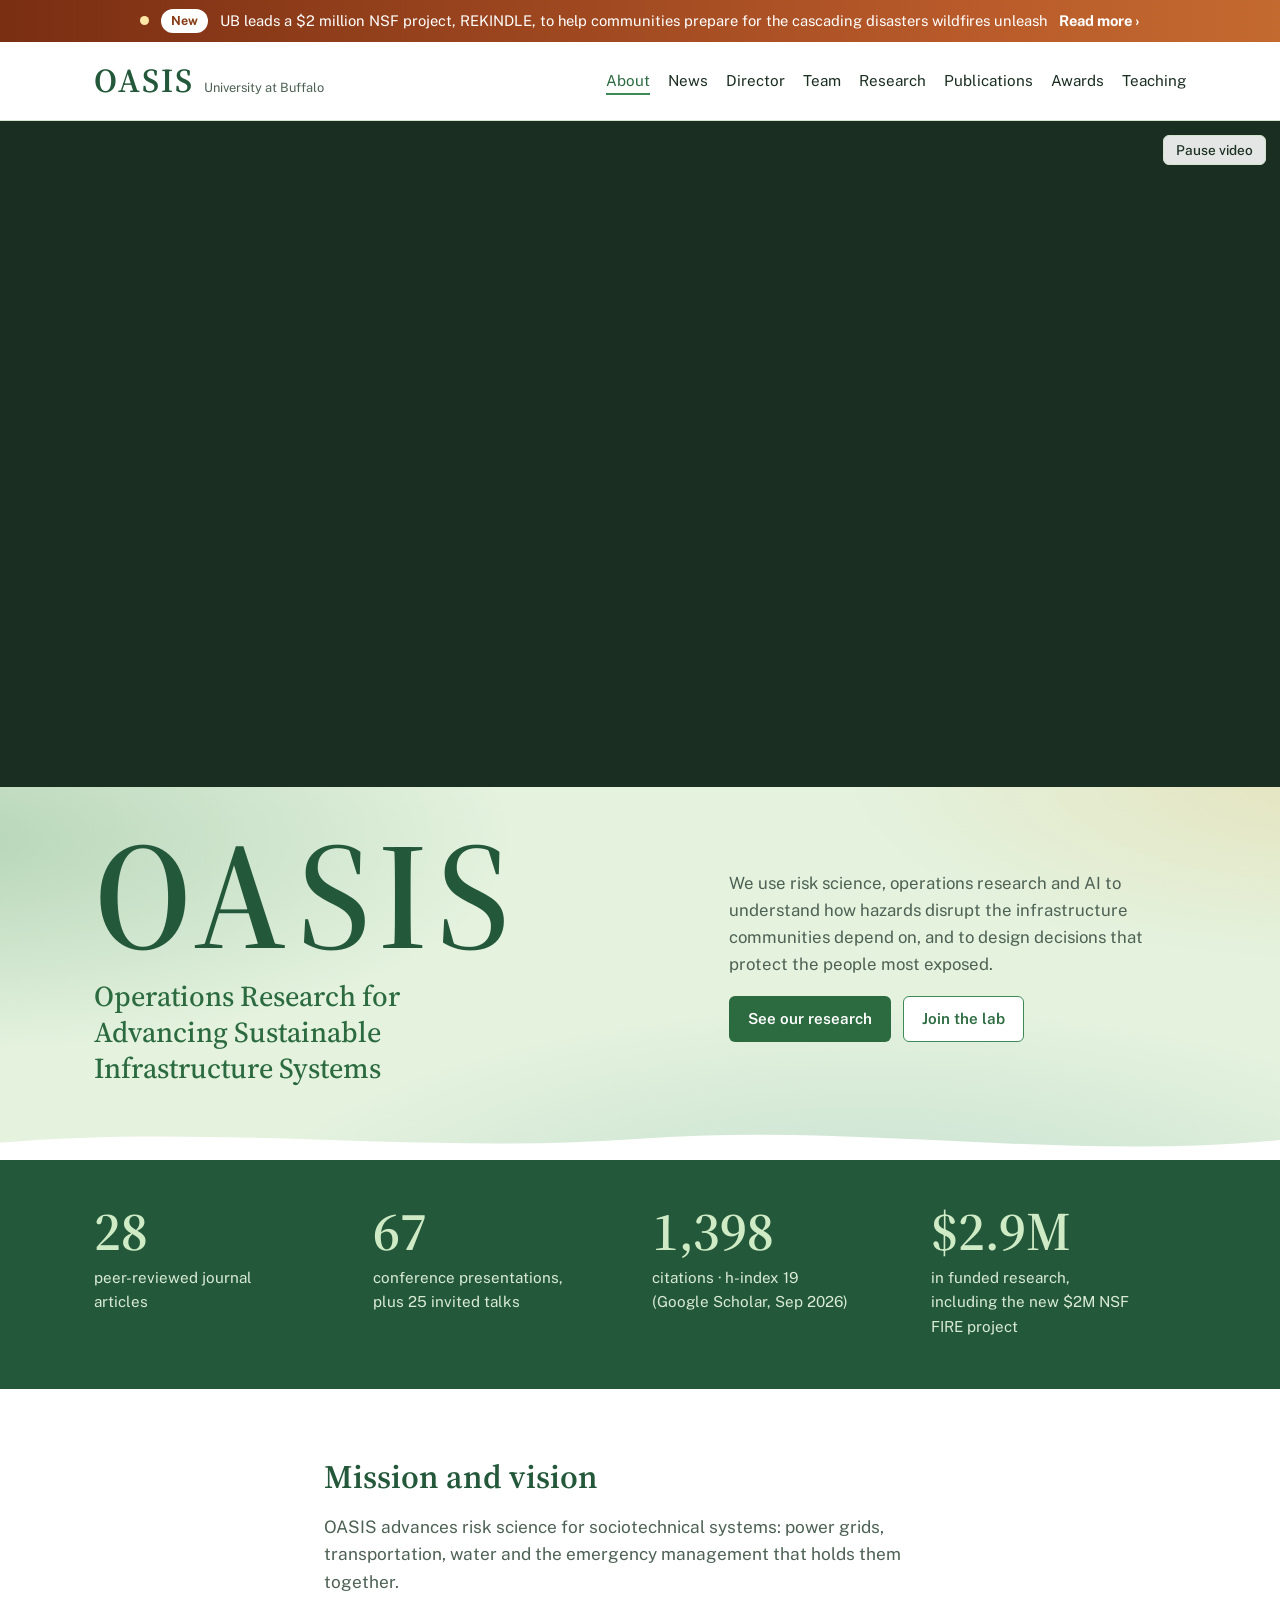
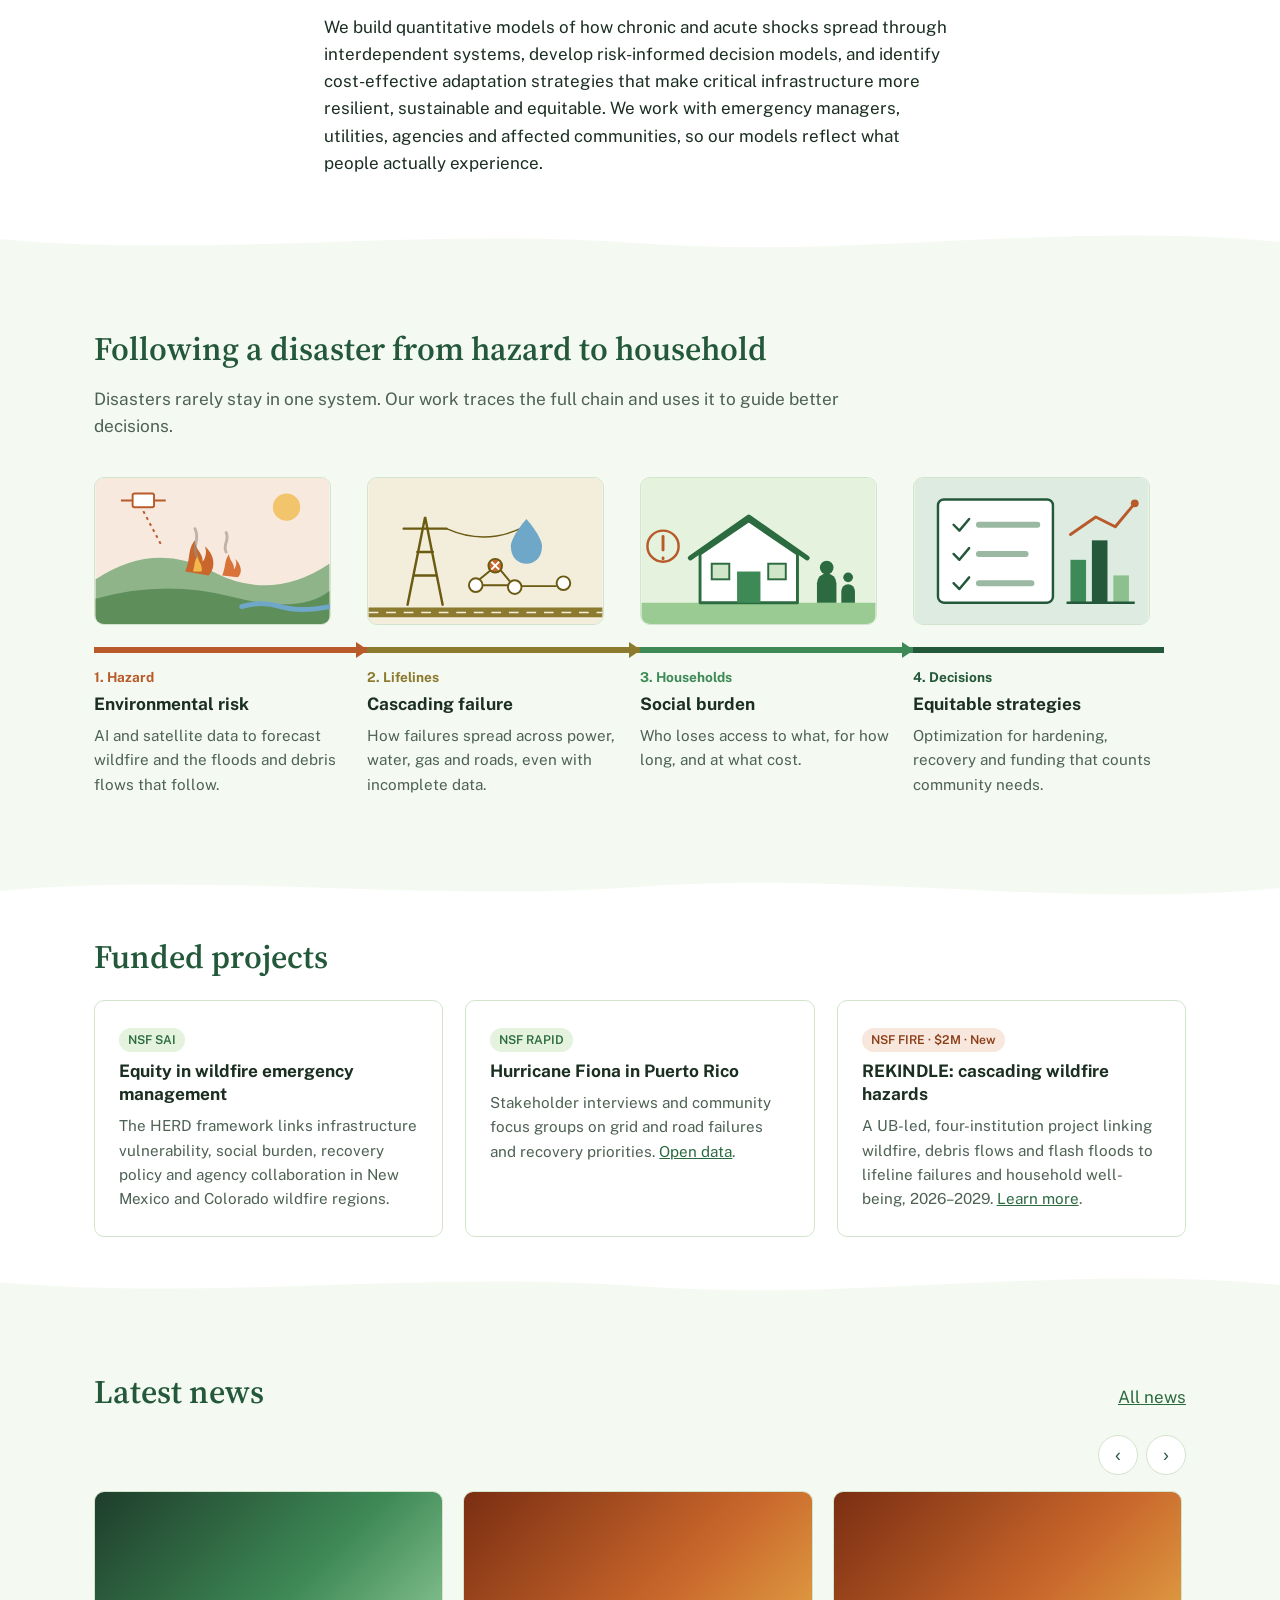
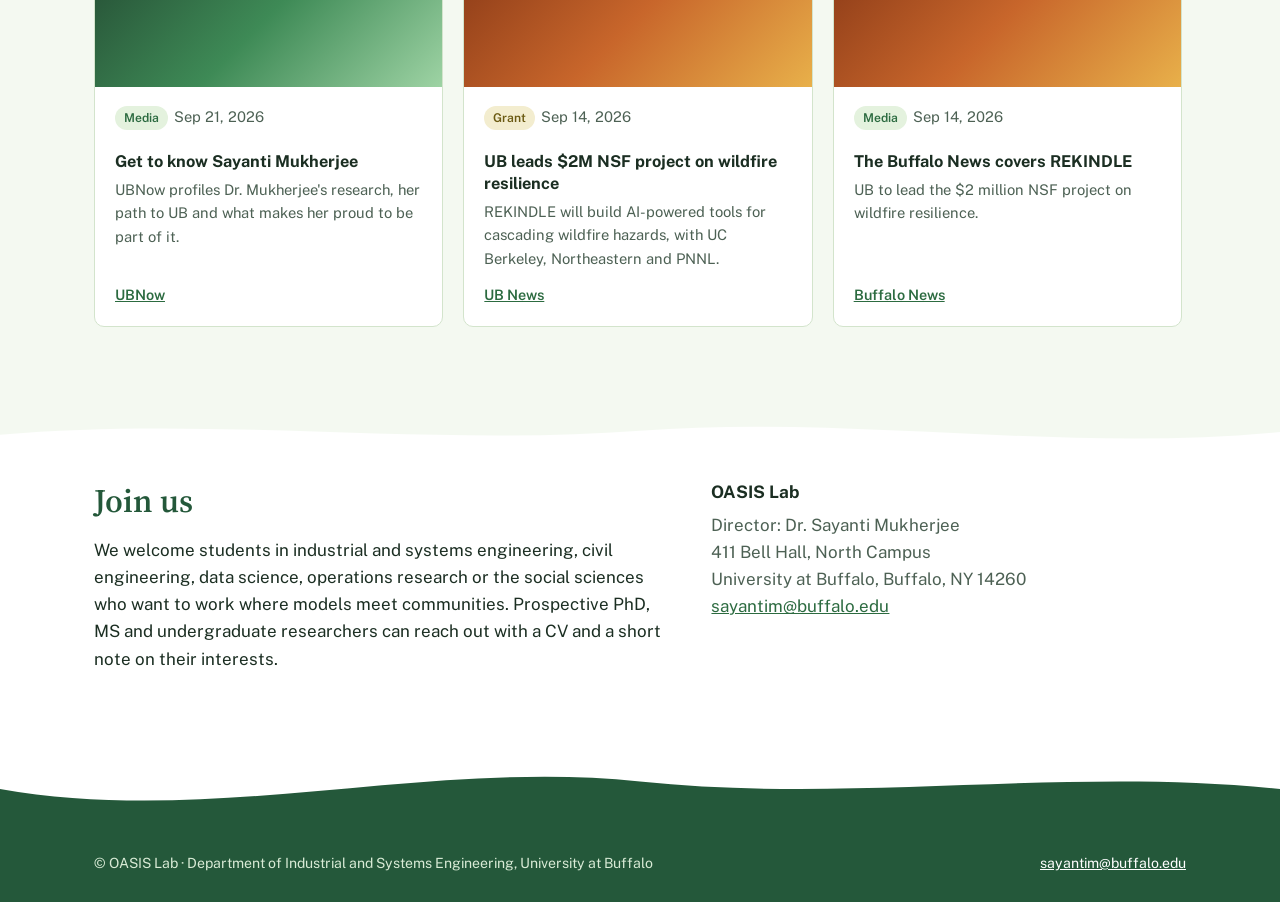
==== commit c56c5c5c: "Update index.html" ====
--- a/index.html
+++ b/index.html
@@ -60,7 +60,7 @@
 </div></section>
 
 <section><div class="wrap">
-  <h2>Current projects</h2>
+  <h2>Funded projects</h2>
   <div class="grid g3" style="margin-top:24px">
     <article class="card"><span class="tag">NSF SAI</span><h3>Equity in wildfire emergency management</h3><p>The HERD framework links infrastructure vulnerability, social burden, recovery policy and agency collaboration in New Mexico and Colorado wildfire regions.</p></article>
     <article class="card"><span class="tag">NSF RAPID</span><h3>Hurricane Fiona in Puerto Rico</h3><p>Stakeholder interviews and community focus groups on grid and road failures and recovery priorities. <a href="https://doi.org/10.17603/ds2-daer-ka54">Open data</a>.</p></article>
@@ -84,4 +84,4 @@
 <footer><svg class="footer-wave" viewBox="0 0 1440 80" preserveAspectRatio="none" aria-hidden="true"><path d="M0,40 C240,90 480,0 720,30 C960,60 1200,10 1440,40 L1440,80 L0,80 Z"/></svg><div class="wrap"><span>© OASIS Lab · Department of Industrial and Systems Engineering, University at Buffalo</span><span><a href="mailto:sayantim@buffalo.edu">sayantim@buffalo.edu</a></span></div></footer>
 <script src="site.js"></script>
 </body>
-</html>+</html>
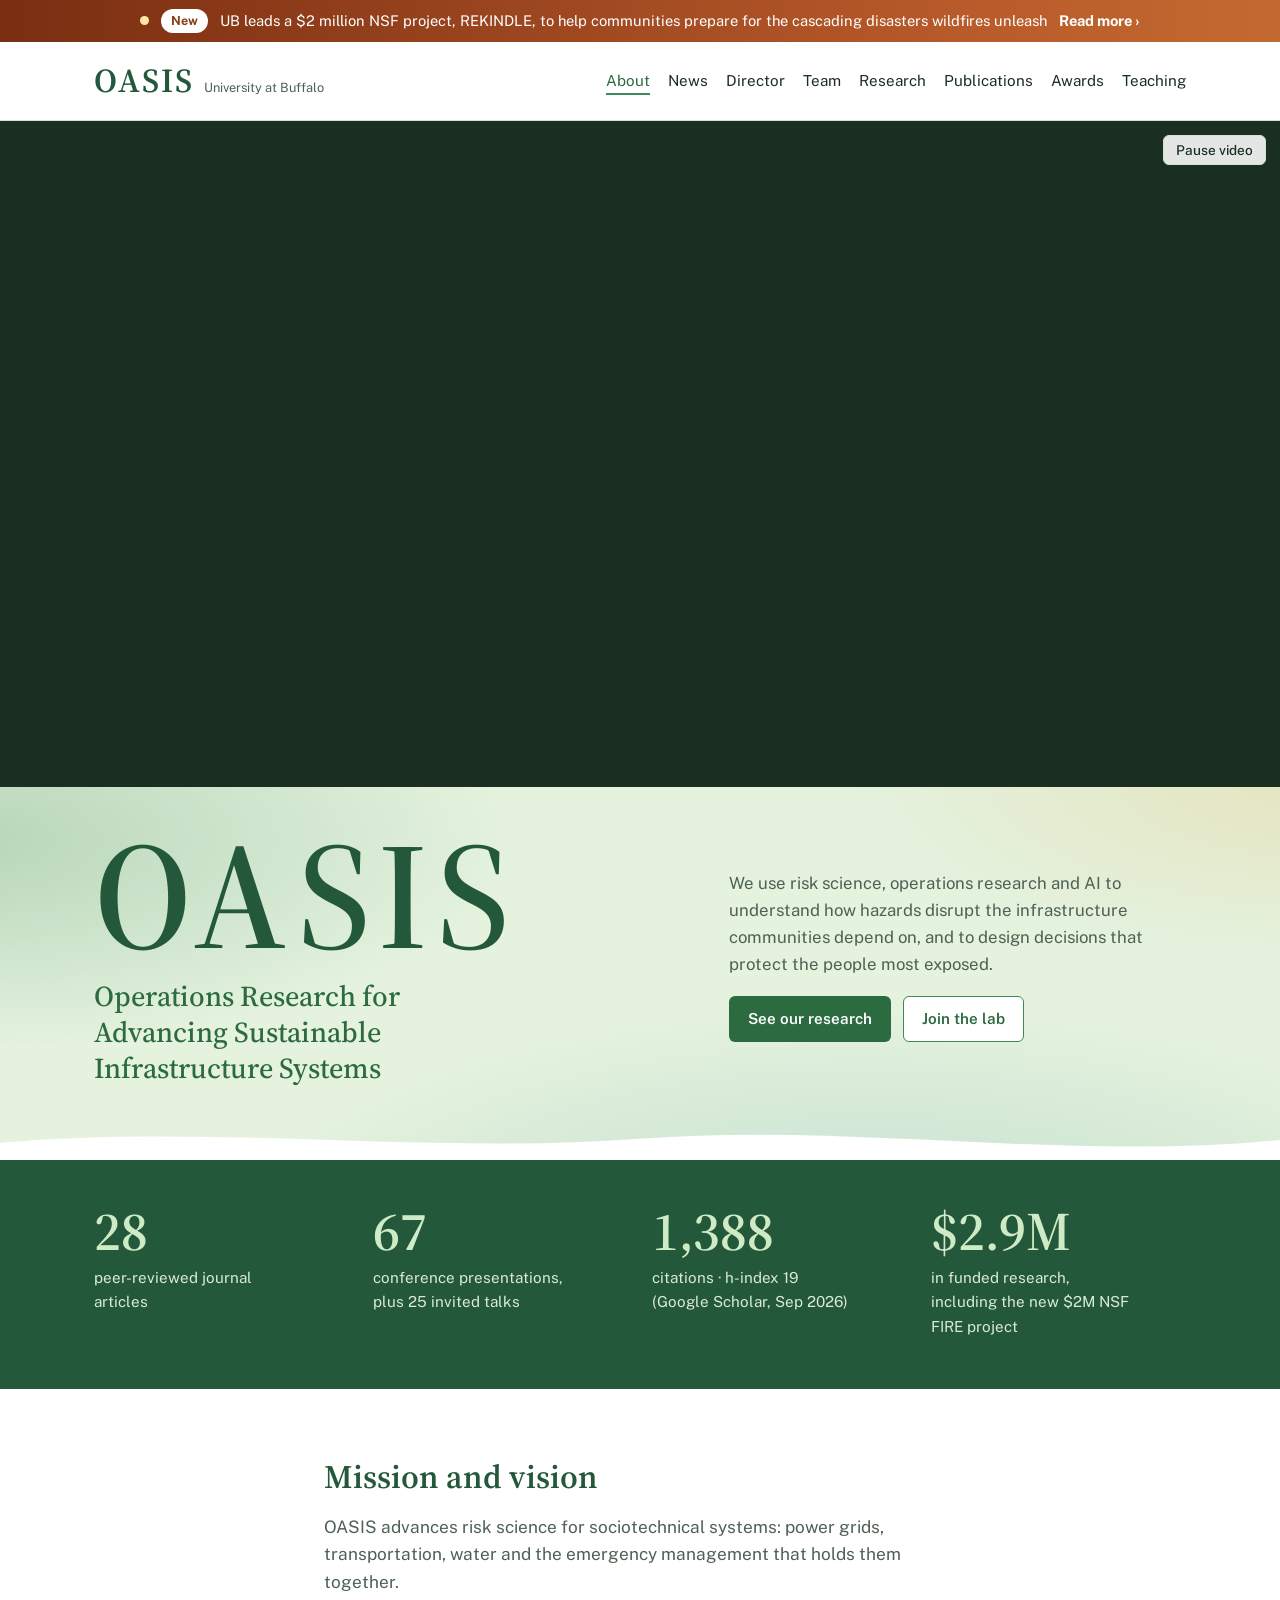
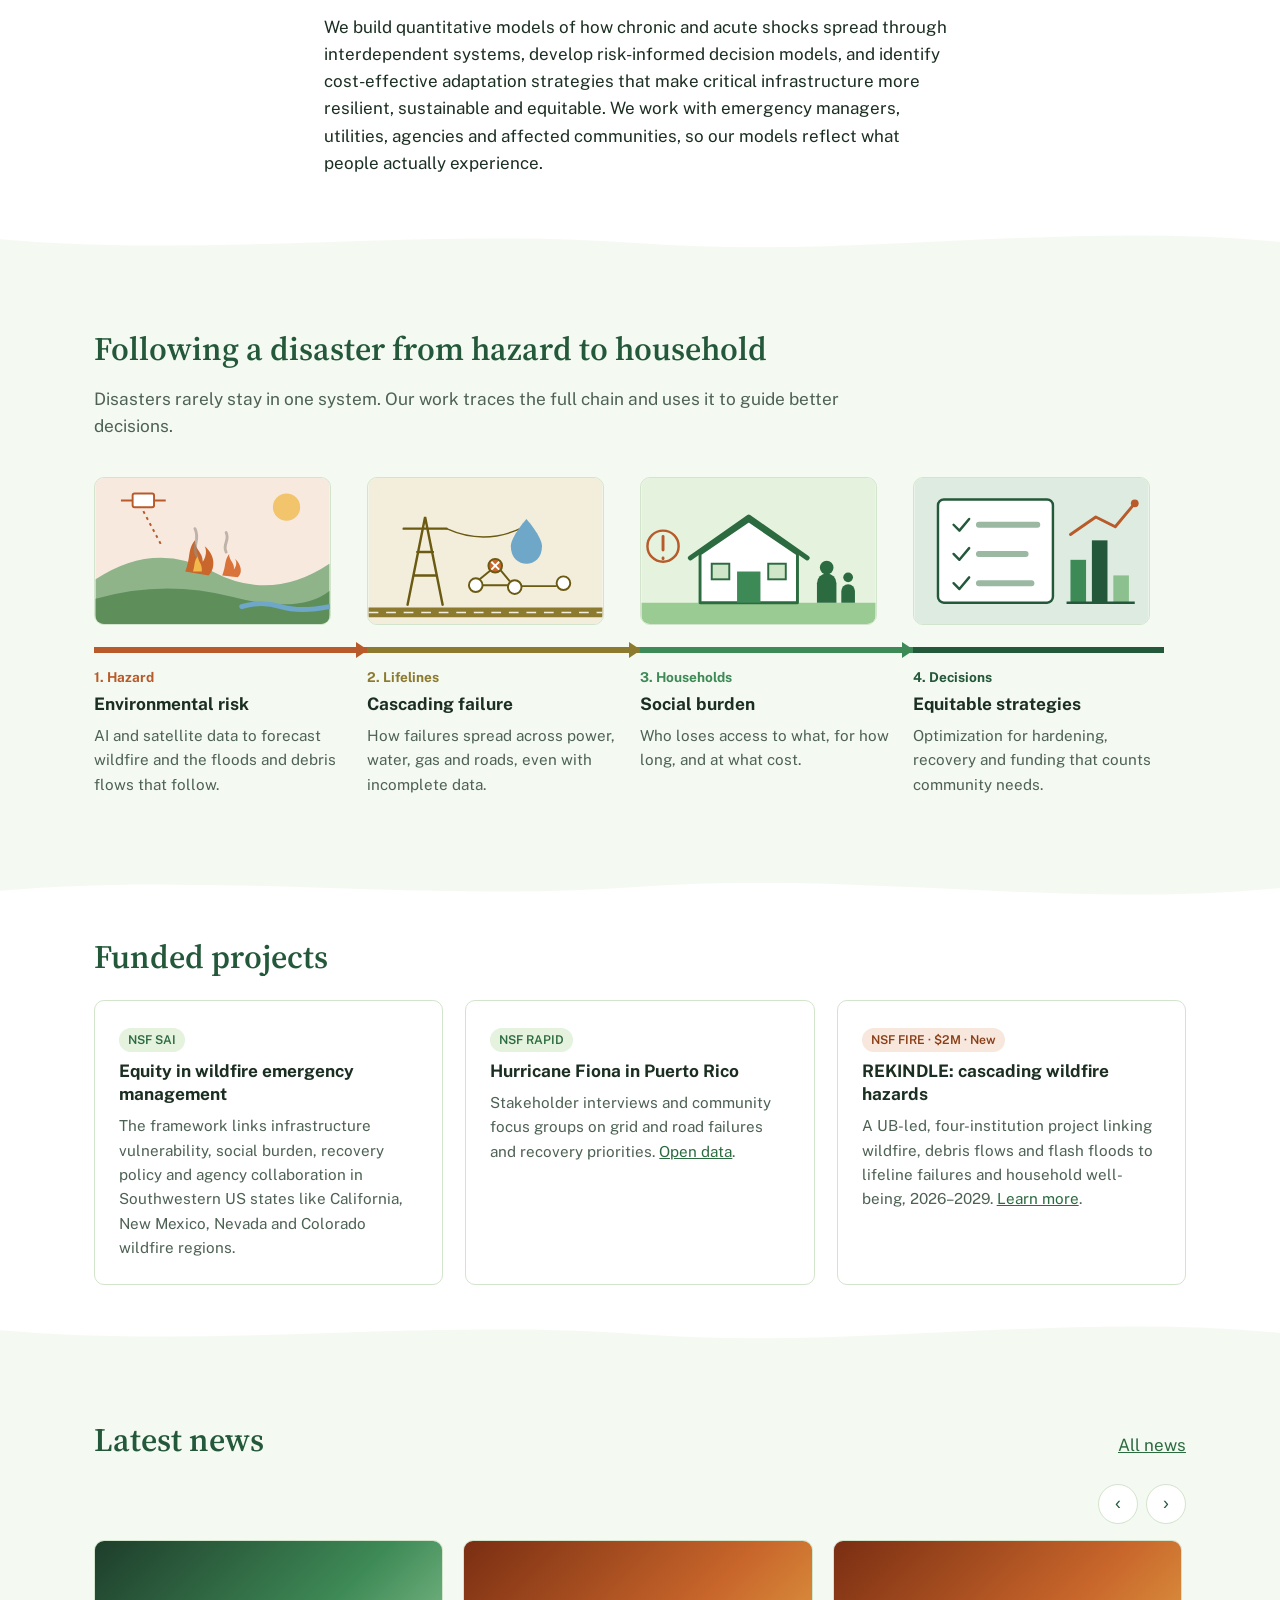
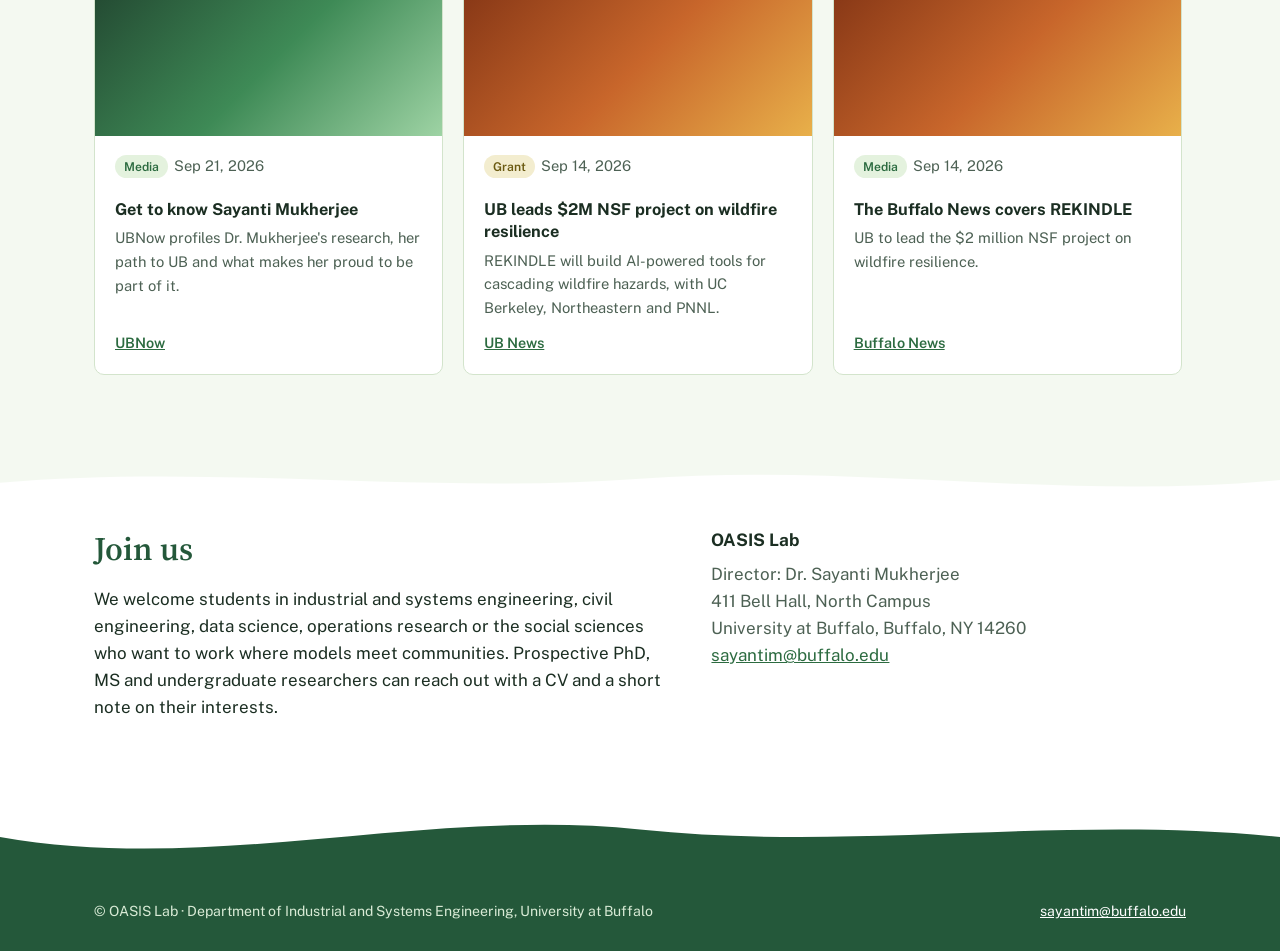
==== commit a12f2ddf: "Update index.html" ====
--- a/index.html
+++ b/index.html
@@ -62,7 +62,7 @@
 <section><div class="wrap">
   <h2>Funded projects</h2>
   <div class="grid g3" style="margin-top:24px">
-    <article class="card"><span class="tag">NSF SAI</span><h3>Equity in wildfire emergency management</h3><p>The HERD framework links infrastructure vulnerability, social burden, recovery policy and agency collaboration in New Mexico and Colorado wildfire regions.</p></article>
+    <article class="card"><span class="tag">NSF SAI</span><h3>Equity in wildfire emergency management</h3><p>The framework links infrastructure vulnerability, social burden, recovery policy and agency collaboration in Southwestern US states like California, New Mexico, Nevada and Colorado wildfire regions.</p></article>
     <article class="card"><span class="tag">NSF RAPID</span><h3>Hurricane Fiona in Puerto Rico</h3><p>Stakeholder interviews and community focus groups on grid and road failures and recovery priorities. <a href="https://doi.org/10.17603/ds2-daer-ka54">Open data</a>.</p></article>
     <article class="card"><span class="tag warm">NSF FIRE · $2M · New</span><h3>REKINDLE: cascading wildfire hazards</h3><p>A UB-led, four-institution project linking wildfire, debris flows and flash floods to lifeline failures and household well-being, 2026–2029. <a href="research.html#rekindle">Learn more</a>.</p></article>
   </div>
